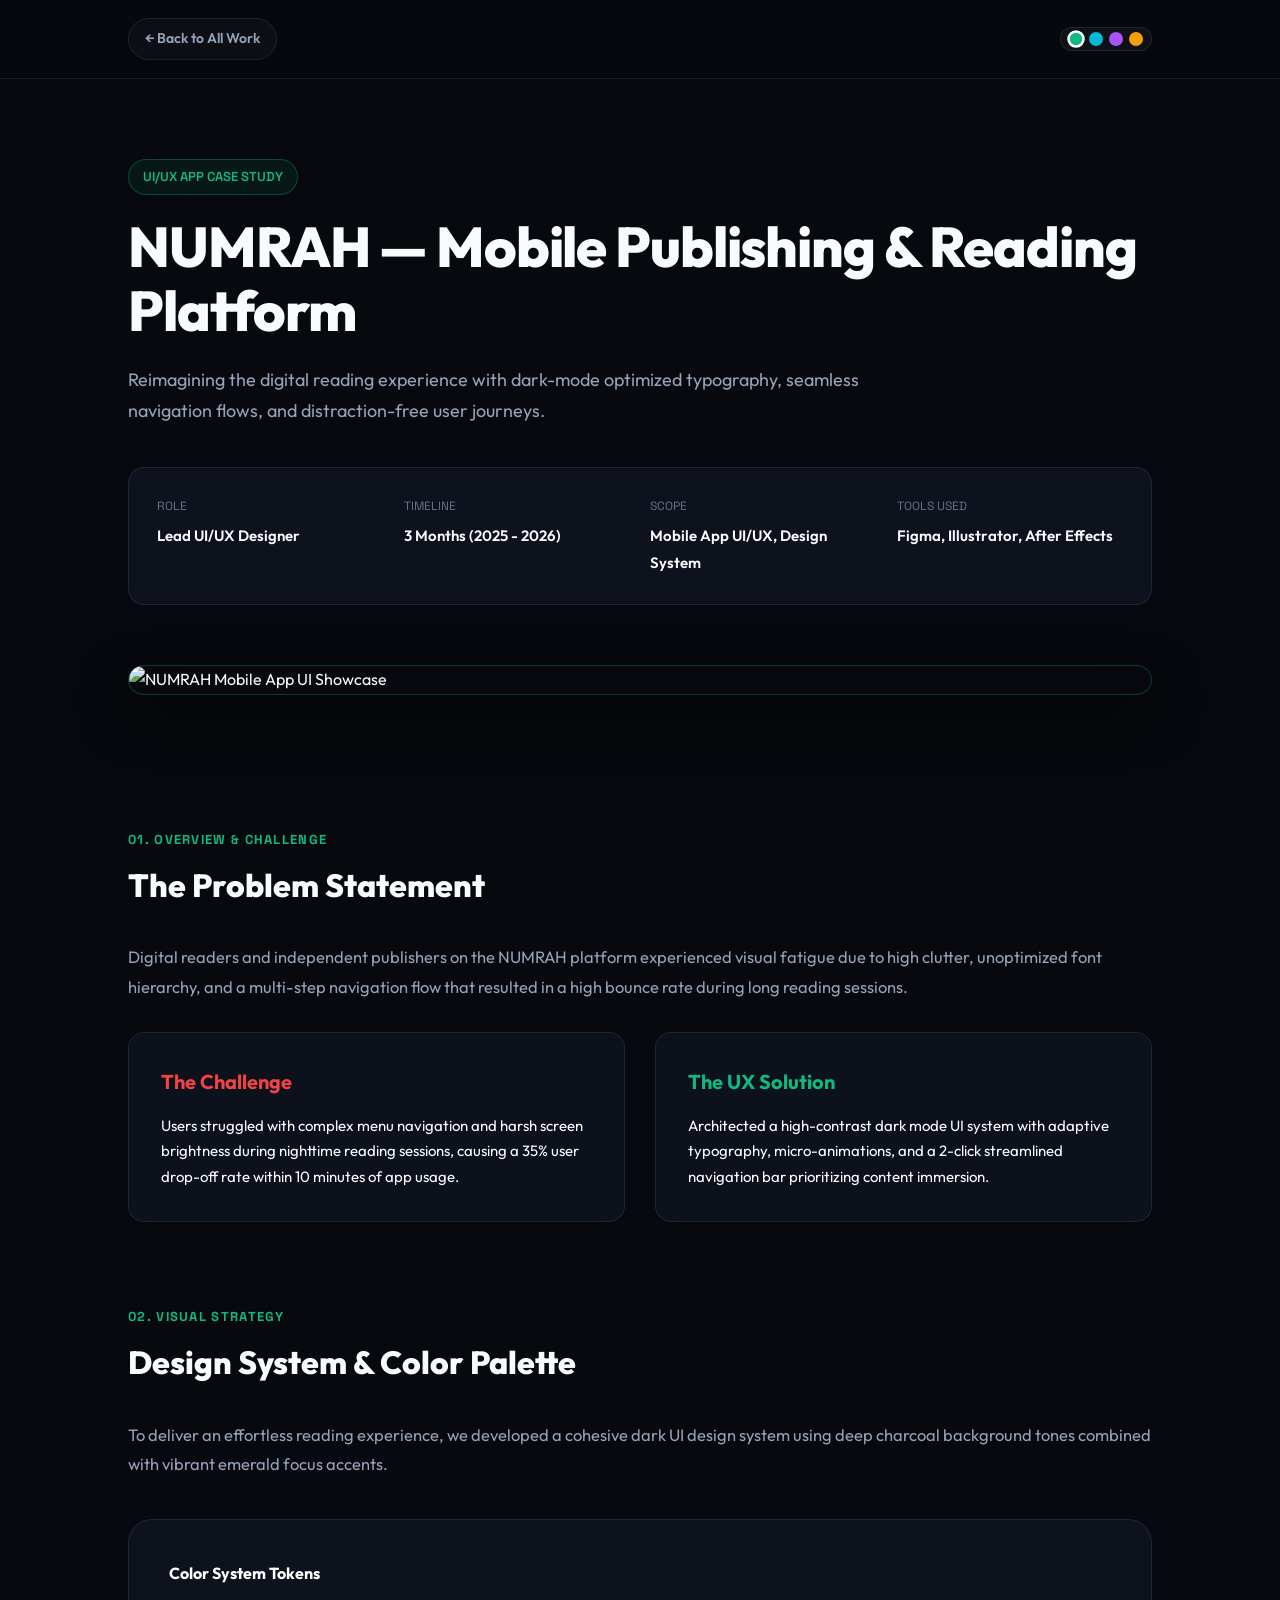
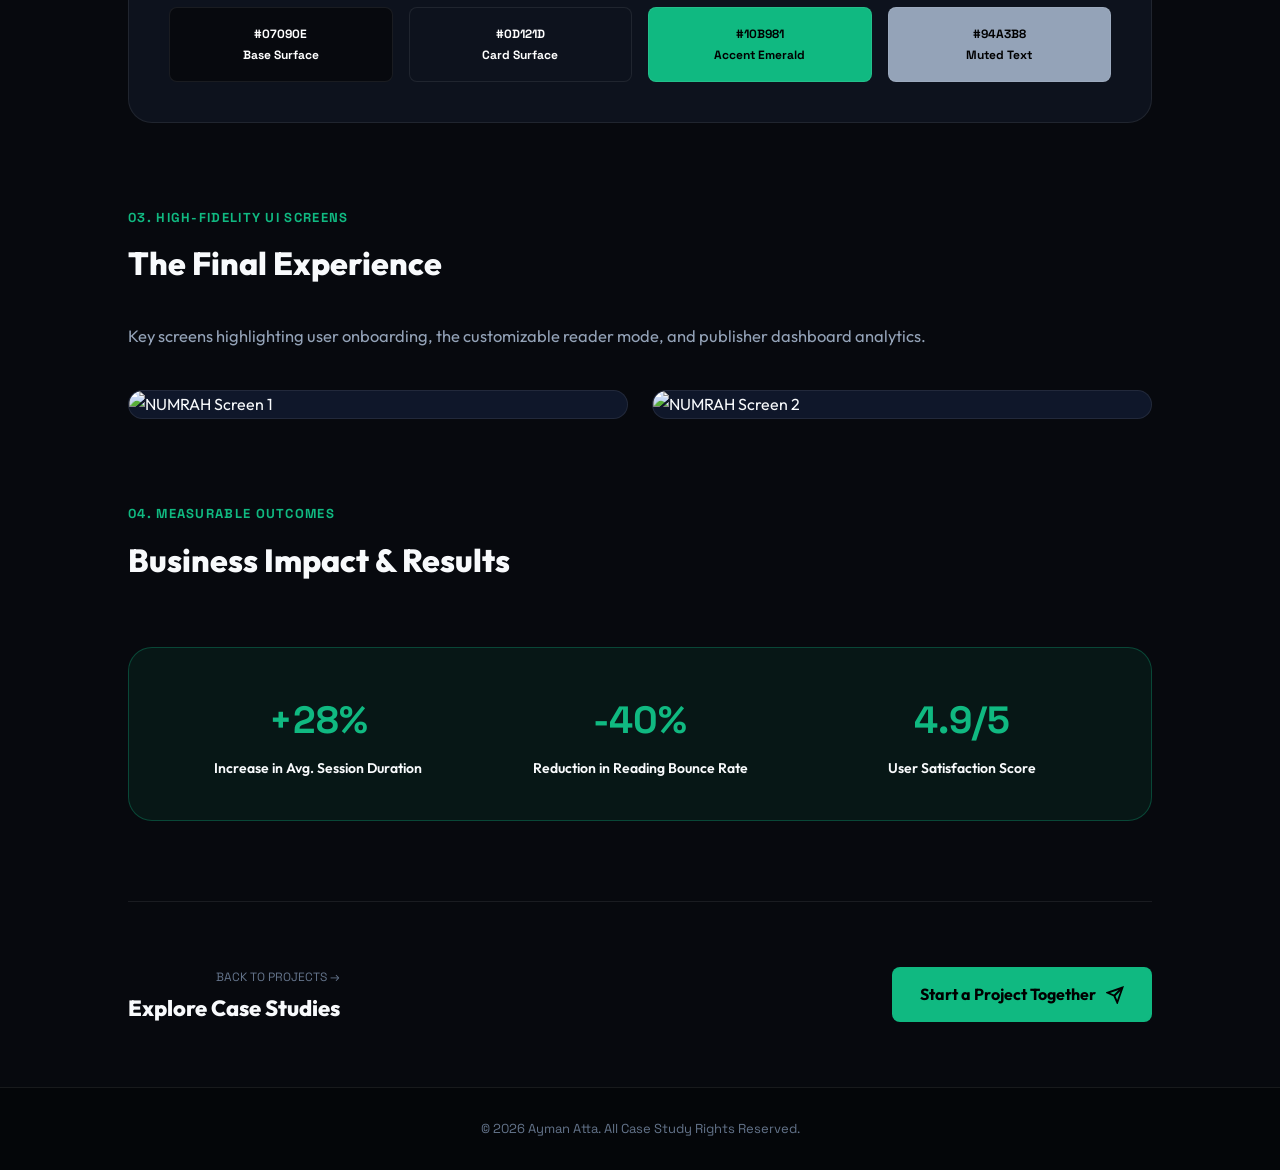
==== projects/NUMRAH.html @ 0b2f6481 "Add files via upload" ====
<!DOCTYPE html>
<html lang="en" class="scroll-smooth" data-theme="emerald">
<head>
  <meta charset="UTF-8">
  <meta name="viewport" content="width=device-width, initial-scale=1.0">
  <title>NUMRAH Mobile App Case Study | Ayman Atta</title>
  <meta name="description" content="UI/UX Case Study for NUMRAH Mobile App — Architecture, dark mode interface system, and user experience optimization by Ayman Atta.">
  
  <!-- Favicon -->
  <link rel="icon" type="image/svg+xml" href="data:image/svg+xml,<svg xmlns='http://www.w3.org/2000/svg' viewBox='0 0 24 24' fill='none' stroke='%2310b981' stroke-width='2.5'><path d='M12 2l3.5 5H20l-8 15L4 7h4.5L12 2z'/></svg>">

  <!-- OpenGraph Metadata -->
  <meta property="og:title" content="NUMRAH Mobile App Case Study | Ayman Atta">
  <meta property="og:description" content="Redesigning mobile reading and publishing flows with high-contrast UI and intuitive user journeys.">
  <meta property="og:type" content="article">

  <!-- Google Fonts -->
  <link rel="preconnect" href="https://fonts.googleapis.com">
  <link rel="preconnect" href="https://fonts.gstatic.com" crossorigin>
  <link href="https://fonts.googleapis.com/css2?family=Outfit:wght@300;400;500;600;700;800&family=Playfair+Display:ital,wght@1,600&family=Space+Grotesk:wght@500;600;700&display=swap" rel="stylesheet">

  <style>
    /* ==========================================================================
       THEME SYSTEM & BASE STYLES
       ========================================================================== */
    :root {
      --bg: #07090e;
      --bg-surface: #0d121d;
      --bg-card: rgba(15, 22, 35, 0.7);
      --border: rgba(255, 255, 255, 0.08);
      --border-accent: rgba(var(--accent-rgb), 0.3);
      --text: #f8fafc;
      --text-muted: #94a3b8;
      --text-dim: #64748b;
      --font-main: 'Outfit', sans-serif;
      --font-code: 'Space Grotesk', monospace;
      --font-serif: 'Playfair Display', serif;
      --maxw: 1080px;
      --radius-sm: 8px;
      --radius-md: 16px;
      --radius-lg: 24px;
      --transition: all 0.35s cubic-bezier(0.16, 1, 0.3, 1);
    }

    [data-theme="emerald"] {
      --accent: #10b981;
      --accent-hover: #34d399;
      --accent-glow: rgba(16, 185, 129, 0.25);
      --accent-subtle: rgba(16, 185, 129, 0.08);
      --accent-rgb: 16, 185, 129;
    }
    [data-theme="cyan"] {
      --accent: #06b6d4;
      --accent-hover: #38bdf8;
      --accent-glow: rgba(6, 182, 212, 0.25);
      --accent-subtle: rgba(6, 182, 212, 0.08);
      --accent-rgb: 6, 182, 212;
    }
    [data-theme="purple"] {
      --accent: #a855f7;
      --accent-hover: #c084fc;
      --accent-glow: rgba(168, 85, 247, 0.25);
      --accent-subtle: rgba(168, 85, 247, 0.08);
      --accent-rgb: 168, 85, 247;
    }
    [data-theme="amber"] {
      --accent: #f59e0b;
      --accent-hover: #fbbf24;
      --accent-glow: rgba(245, 158, 11, 0.25);
      --accent-subtle: rgba(245, 158, 11, 0.08);
      --accent-rgb: 245, 158, 11;
    }

    * { box-sizing: border-box; margin: 0; padding: 0; }
    html { scroll-behavior: smooth; }
    body {
      background-color: var(--bg);
      color: var(--text);
      font-family: var(--font-main);
      line-height: 1.7;
      -webkit-font-smoothing: antialiased;
    }

    a { color: inherit; text-decoration: none; }
    img { max-width: 100%; display: block; }
    .wrap { max-width: var(--maxw); margin: 0 auto; padding: 0 28px; }

    /* Custom Scrollbar */
    ::-webkit-scrollbar { width: 8px; }
    ::-webkit-scrollbar-track { background: var(--bg); }
    ::-webkit-scrollbar-thumb { background: #1e293b; border-radius: 4px; border: 1px solid var(--border); }
    ::-webkit-scrollbar-thumb:hover { background: var(--accent); }

    /* ==========================================================================
       HEADER & BACK NAVIGATION
       ========================================================================== */
    header {
      position: sticky; top: 0; z-index: 100;
      background: rgba(7, 9, 14, 0.88);
      backdrop-filter: blur(16px);
      border-bottom: 1px solid var(--border);
      padding: 18px 0;
    }
    header .wrap { display: flex; align-items: center; justify-content: space-between; }
    
    .back-btn {
      display: inline-flex; align-items: center; gap: 8px;
      font-size: 14px; font-weight: 600; color: var(--text-muted);
      padding: 8px 16px; border-radius: 30px;
      background: rgba(255, 255, 255, 0.03); border: 1px solid var(--border);
      transition: var(--transition);
    }
    .back-btn:hover { color: var(--accent); border-color: var(--border-accent); background: var(--accent-subtle); transform: translateX(-3px); }

    .theme-picker { display: flex; gap: 6px; padding: 4px 8px; border-radius: 20px; background: rgba(255, 255, 255, 0.04); border: 1px solid var(--border); }
    .dot-btn { width: 14px; height: 14px; border-radius: 50%; cursor: pointer; border: 2px solid transparent; transition: var(--transition); }
    .dot-btn:hover, .dot-btn.active { transform: scale(1.25); border-color: #fff; }
    .dot-emerald { background: #10b981; }
    .dot-cyan { background: #06b6d4; }
    .dot-purple { background: #a855f7; }
    .dot-amber { background: #f59e0b; }

    /* ==========================================================================
       CASE STUDY HERO & META SECTION
       ========================================================================== */
    .cs-hero { padding: 80px 0 50px; }
    .cs-badge {
      display: inline-flex; align-items: center; gap: 8px; padding: 6px 14px; border-radius: 20px;
      background: var(--accent-subtle); border: 1px solid var(--border-accent);
      color: var(--accent); font-size: 13px; font-weight: 600; text-transform: uppercase; margin-bottom: 20px;
      font-family: var(--font-code);
    }
    .cs-hero h1 { font-size: clamp(34px, 5vw, 56px); font-weight: 800; line-height: 1.15; margin-bottom: 20px; letter-spacing: -0.02em; }
    .cs-hero p.lead { font-size: 18px; color: var(--text-muted); max-width: 780px; line-height: 1.75; margin-bottom: 40px; }

    /* Project Metadata Grid */
    .meta-grid {
      display: grid; grid-template-columns: repeat(4, 1fr); gap: 20px;
      padding: 28px; background: var(--bg-surface); border: 1px solid var(--border);
      border-radius: var(--radius-md); margin-bottom: 60px;
    }
    .meta-item label { display: block; font-size: 12px; font-family: var(--font-code); color: var(--text-dim); text-transform: uppercase; margin-bottom: 6px; }
    .meta-item span { font-size: 15px; font-weight: 600; color: var(--text); }

    /* Cover Feature Image */
    .cs-cover {
      width: 100%; border-radius: var(--radius-lg); overflow: hidden;
      border: 1px solid var(--border-accent); margin-bottom: 80px;
      box-shadow: 0 20px 50px rgba(0, 0, 0, 0.6);
    }
    .cs-cover img { width: 100%; height: auto; display: block; }

    /* ==========================================================================
       CASE STUDY CONTENT SECTIONS
       ========================================================================== */
    .cs-section { margin-bottom: 80px; }
    .cs-section-header { margin-bottom: 30px; }
    .cs-section-header span { font-family: var(--font-code); color: var(--accent); font-size: 13px; font-weight: 700; text-transform: uppercase; letter-spacing: 0.1em; }
    .cs-section-header h2 { font-size: 32px; font-weight: 800; color: var(--text); margin-top: 6px; }
    
    .cs-content p { color: var(--text-muted); font-size: 16.5px; line-height: 1.8; margin-bottom: 20px; }
    .cs-content ul { list-style: none; margin-bottom: 24px; }
    .cs-content ul li {
      position: relative; padding-left: 28px; color: var(--text-muted); font-size: 16px; margin-bottom: 12px;
    }
    .cs-content ul li::before {
      content: '→'; position: absolute; left: 0; color: var(--accent); font-weight: 700;
    }

    /* Challenge & Solution Grid */
    .cs-split-grid { display: grid; grid-template-columns: 1fr 1fr; gap: 30px; margin-top: 30px; }
    .cs-card {
      padding: 32px; background: var(--bg-card); border: 1px solid var(--border);
      border-radius: var(--radius-md); backdrop-filter: blur(12px);
    }
    .cs-card h3 { font-size: 20px; font-weight: 700; margin-bottom: 14px; color: #fff; }
    .cs-card p { font-size: 15px; margin: 0; }

    /* Design System & Visual Showcase Showcase */
    .design-system-box {
      padding: 40px; background: var(--bg-surface); border: 1px solid var(--border);
      border-radius: var(--radius-lg); margin: 40px 0;
    }
    .color-swatches { display: flex; gap: 16px; flex-wrap: wrap; margin-top: 20px; }
    .swatch {
      flex: 1; min-width: 120px; padding: 16px; border-radius: var(--radius-sm); border: 1px solid var(--border);
      font-family: var(--font-code); font-size: 12px; font-weight: 700; text-align: center;
    }

    .gallery-grid { display: grid; grid-template-columns: repeat(2, 1fr); gap: 24px; margin-top: 40px; }
    .gallery-img { border-radius: var(--radius-md); overflow: hidden; border: 1px solid var(--border); background: #0f172a; }
    .gallery-img img { width: 100%; height: 100%; object-fit: cover; }

    /* Key Metrics Highlights */
    .metrics-banner {
      display: grid; grid-template-columns: repeat(3, 1fr); gap: 24px;
      padding: 40px; background: var(--accent-subtle); border: 1px solid var(--border-accent);
      border-radius: var(--radius-lg); margin: 60px 0; text-align: center;
    }
    .metric-box h4 { font-family: var(--font-code); font-size: 38px; font-weight: 800; color: var(--accent); margin-bottom: 4px; }
    .metric-box p { font-size: 14px; color: var(--text); font-weight: 600; margin: 0; }

    /* ==========================================================================
       NEXT PROJECT NAVIGATION & CTA
       ========================================================================== */
    .cs-footer-nav {
      border-top: 1px solid var(--border); padding: 60px 0;
      display: flex; justify-content: space-between; align-items: center; flex-wrap: wrap; gap: 24px;
    }
    .next-project-link { text-align: right; }
    .next-project-link span { font-family: var(--font-code); font-size: 12px; color: var(--text-dim); text-transform: uppercase; }
    .next-project-link h4 { font-size: 22px; font-weight: 800; color: var(--text); transition: var(--transition); }
    .next-project-link:hover h4 { color: var(--accent); }

    .btn-cta {
      background: var(--accent); color: #000; font-weight: 700; padding: 14px 28px;
      border-radius: var(--radius-sm); transition: var(--transition); display: inline-flex; align-items: center; gap: 10px;
    }
    .btn-cta:hover { background: var(--accent-hover); transform: translateY(-2px); box-shadow: 0 0 25px var(--accent-glow); }

    footer { border-top: 1px solid var(--border); padding: 30px 0; background: #040609; text-align: center; font-size: 13px; color: var(--text-dim); font-family: var(--font-code); }

    /* Responsive Breakpoints */
    @media (max-width: 768px) {
      .wrap { padding: 0 18px; }
      header .wrap { padding: 0 18px; }
      .back-btn { font-size: 12.5px; padding: 6px 12px; }
      .cs-hero { padding: 40px 0 30px; }
      .cs-hero h1 { font-size: clamp(26px, 6.5vw, 36px); }
      .cs-hero p.lead { font-size: 15px; margin-bottom: 24px; }
      .meta-grid { grid-template-columns: repeat(2, 1fr); padding: 18px; gap: 14px; margin-bottom: 36px; }
      .cs-cover { margin-bottom: 40px; }
      .cs-section { margin-bottom: 48px; }
      .cs-section-header h2 { font-size: 24px; }
      .cs-split-grid, .gallery-grid, .metrics-banner { grid-template-columns: 1fr; gap: 16px; }
      .metrics-banner { padding: 24px 16px; }
      .cs-footer-nav { flex-direction: column; text-align: center; gap: 20px; }
      .next-project-link { text-align: center; }
      .btn-cta { width: 100%; justify-content: center; }
    }
  </style>
</head>
<body>

  <!-- Header & Back Navigation -->
  <header>
    <div class="wrap">
      <a href="../index.html#projects" class="back-btn">
        <span>← Back to All Work</span>
      </a>

      <div class="theme-picker" title="Switch Theme Color">
        <button class="dot-btn dot-emerald active" onclick="setTheme('emerald')" aria-label="Emerald Theme"></button>
        <button class="dot-btn dot-cyan" onclick="setTheme('cyan')" aria-label="Cyan Theme"></button>
        <button class="dot-btn dot-purple" onclick="setTheme('purple')" aria-label="Purple Theme"></button>
        <button class="dot-btn dot-amber" onclick="setTheme('amber')" aria-label="Amber Theme"></button>
      </div>
    </div>
  </header>

  <main class="wrap">
    <!-- Hero Section -->
    <section class="cs-hero">
      <div class="cs-badge">UI/UX App Case Study</div>
      <h1>NUMRAH — Mobile Publishing &amp; Reading Platform</h1>
      <p class="lead">Reimagining the digital reading experience with dark-mode optimized typography, seamless navigation flows, and distraction-free user journeys.</p>

      <!-- Project Metadata Bar -->
      <div class="meta-grid">
        <div class="meta-item">
          <label>Role</label>
          <span>Lead UI/UX Designer</span>
        </div>
        <div class="meta-item">
          <label>Timeline</label>
          <span>3 Months (2025 - 2026)</span>
        </div>
        <div class="meta-item">
          <label>Scope</label>
          <span>Mobile App UI/UX, Design System</span>
        </div>
        <div class="meta-item">
          <label>Tools Used</label>
          <span>Figma, Illustrator, After Effects</span>
        </div>
      </div>

      <!-- Main Showcase Cover -->
      <div class="cs-cover">
        <img src="https://mir-s3-cdn-cf.behance.net/projects/404/04f1ca246701515.Y3JvcCw4MDgsNjMyLDAsMg.jpg" alt="NUMRAH Mobile App UI Showcase">
      </div>
    </section>

    <!-- Overview & Problem Statement -->
    <section class="cs-section">
      <div class="cs-section-header">
        <span>01. Overview &amp; Challenge</span>
        <h2>The Problem Statement</h2>
      </div>
      <div class="cs-content">
        <p>Digital readers and independent publishers on the NUMRAH platform experienced visual fatigue due to high clutter, unoptimized font hierarchy, and a multi-step navigation flow that resulted in a high bounce rate during long reading sessions.</p>
      </div>

      <div class="cs-split-grid">
        <div class="cs-card">
          <h3 style="color: #ef4444;">The Challenge</h3>
          <p>Users struggled with complex menu navigation and harsh screen brightness during nighttime reading sessions, causing a 35% user drop-off rate within 10 minutes of app usage.</p>
        </div>
        <div class="cs-card">
          <h3 style="color: var(--accent);">The UX Solution</h3>
          <p>Architected a high-contrast dark mode UI system with adaptive typography, micro-animations, and a 2-click streamlined navigation bar prioritizing content immersion.</p>
        </div>
      </div>
    </section>

    <!-- Design System & Typography -->
    <section class="cs-section">
      <div class="cs-section-header">
        <span>02. Visual Strategy</span>
        <h2>Design System &amp; Color Palette</h2>
      </div>
      <div class="cs-content">
        <p>To deliver an effortless reading experience, we developed a cohesive dark UI design system using deep charcoal background tones combined with vibrant emerald focus accents.</p>
      </div>

      <div class="design-system-box">
        <strong style="color: #fff; font-size: 16px;">Color System Tokens</strong>
        <div class="color-swatches">
          <div class="swatch" style="background: #07090e; color: #fff;">#07090E<br>Base Surface</div>
          <div class="swatch" style="background: #0d121d; color: #fff;">#0D121D<br>Card Surface</div>
          <div class="swatch" style="background: #10b981; color: #000;">#10B981<br>Accent Emerald</div>
          <div class="swatch" style="background: #94a3b8; color: #000;">#94A3B8<br>Muted Text</div>
        </div>
      </div>
    </section>

    <!-- High-Fidelity UI Gallery -->
    <section class="cs-section">
      <div class="cs-section-header">
        <span>03. High-Fidelity UI Screens</span>
        <h2>The Final Experience</h2>
      </div>
      <div class="cs-content">
        <p>Key screens highlighting user onboarding, the customizable reader mode, and publisher dashboard analytics.</p>
      </div>

      <div class="gallery-grid">
        <div class="gallery-img">
          <img src="https://mir-s3-cdn-cf.behance.net/projects/404/04f1ca246701515.Y3JvcCw4MDgsNjMyLDAsMg.jpg" alt="NUMRAH Screen 1" loading="lazy">
        </div>
        <div class="gallery-img">
          <img src="https://mir-s3-cdn-cf.behance.net/projects/404/f2af61158574229.Y3JvcCwxMzk5LDEwOTUsMCww.png" alt="NUMRAH Screen 2" loading="lazy">
        </div>
      </div>
    </section>

    <!-- Key Business Impact Metrics -->
    <section class="cs-section">
      <div class="cs-section-header">
        <span>04. Measurable Outcomes</span>
        <h2>Business Impact &amp; Results</h2>
      </div>

      <div class="metrics-banner">
        <div class="metric-box">
          <h4>+28%</h4>
          <p>Increase in Avg. Session Duration</p>
        </div>
        <div class="metric-box">
          <h4>-40%</h4>
          <p>Reduction in Reading Bounce Rate</p>
        </div>
        <div class="metric-box">
          <h4>4.9/5</h4>
          <p>User Satisfaction Score</p>
        </div>
      </div>
    </section>

    <!-- Next Project Navigation & Call to Action -->
    <div class="cs-footer-nav">
      <a href="../index.html#projects" class="next-project-link">
        <span>Back to Projects →</span>
        <h4>Explore Case Studies</h4>
      </a>

      <a href="../index.html#contact" class="btn-cta">
        <span>Start a Project Together</span>
        <svg width="18" height="18" viewBox="0 0 24 24" fill="none" stroke="currentColor" stroke-width="2.5"><line x1="22" y1="2" x2="11" y2="13"/><polygon points="22 2 15 22 11 13 2 9 22 2"/></svg>
      </a>
    </div>
  </main>

  <footer>
    <div class="wrap">
      &copy; 2026 Ayman Atta. All Case Study Rights Reserved.
    </div>
  </footer>

  <script>
    function setTheme(theme) {
      document.documentElement.setAttribute('data-theme', theme);
      document.querySelectorAll('.dot-btn').forEach(btn => btn.classList.remove('active'));
      document.querySelector(`.dot-${theme}`).classList.add('active');
    }
  </script>
</body>
</html>
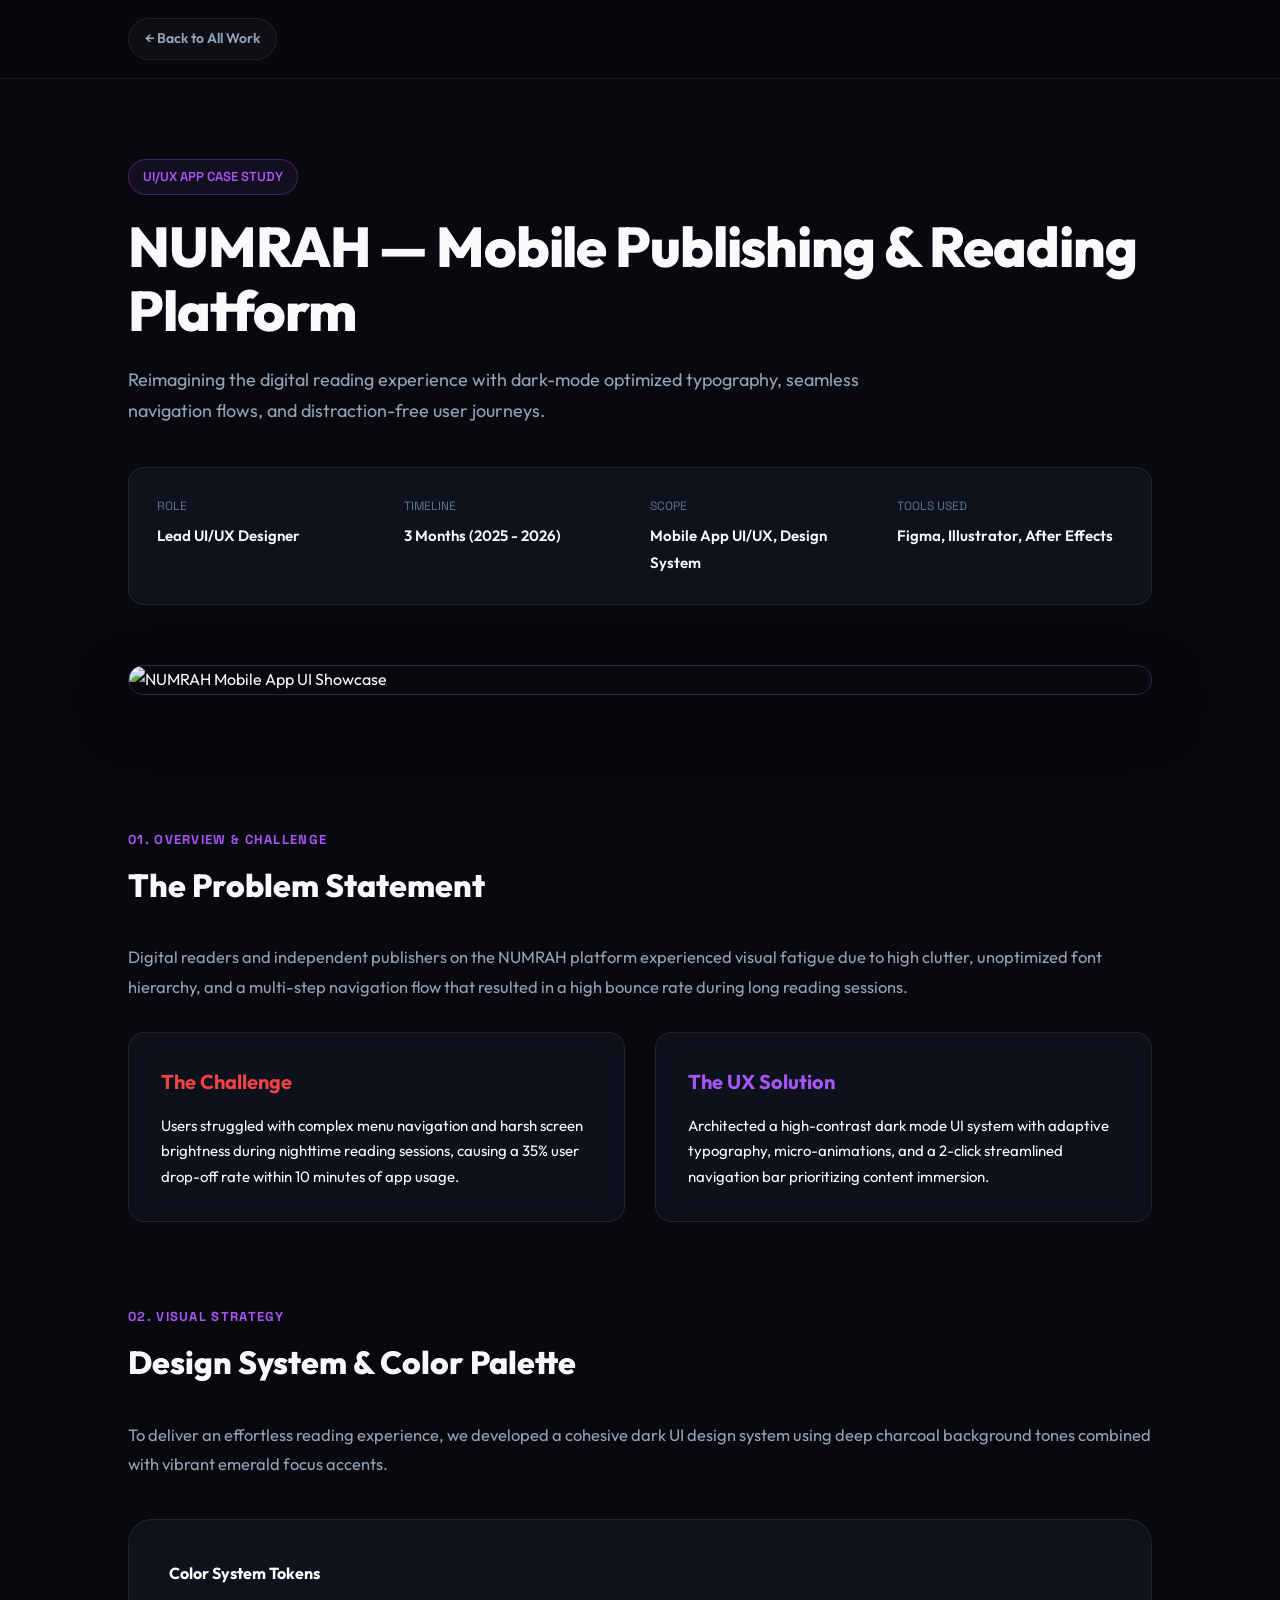
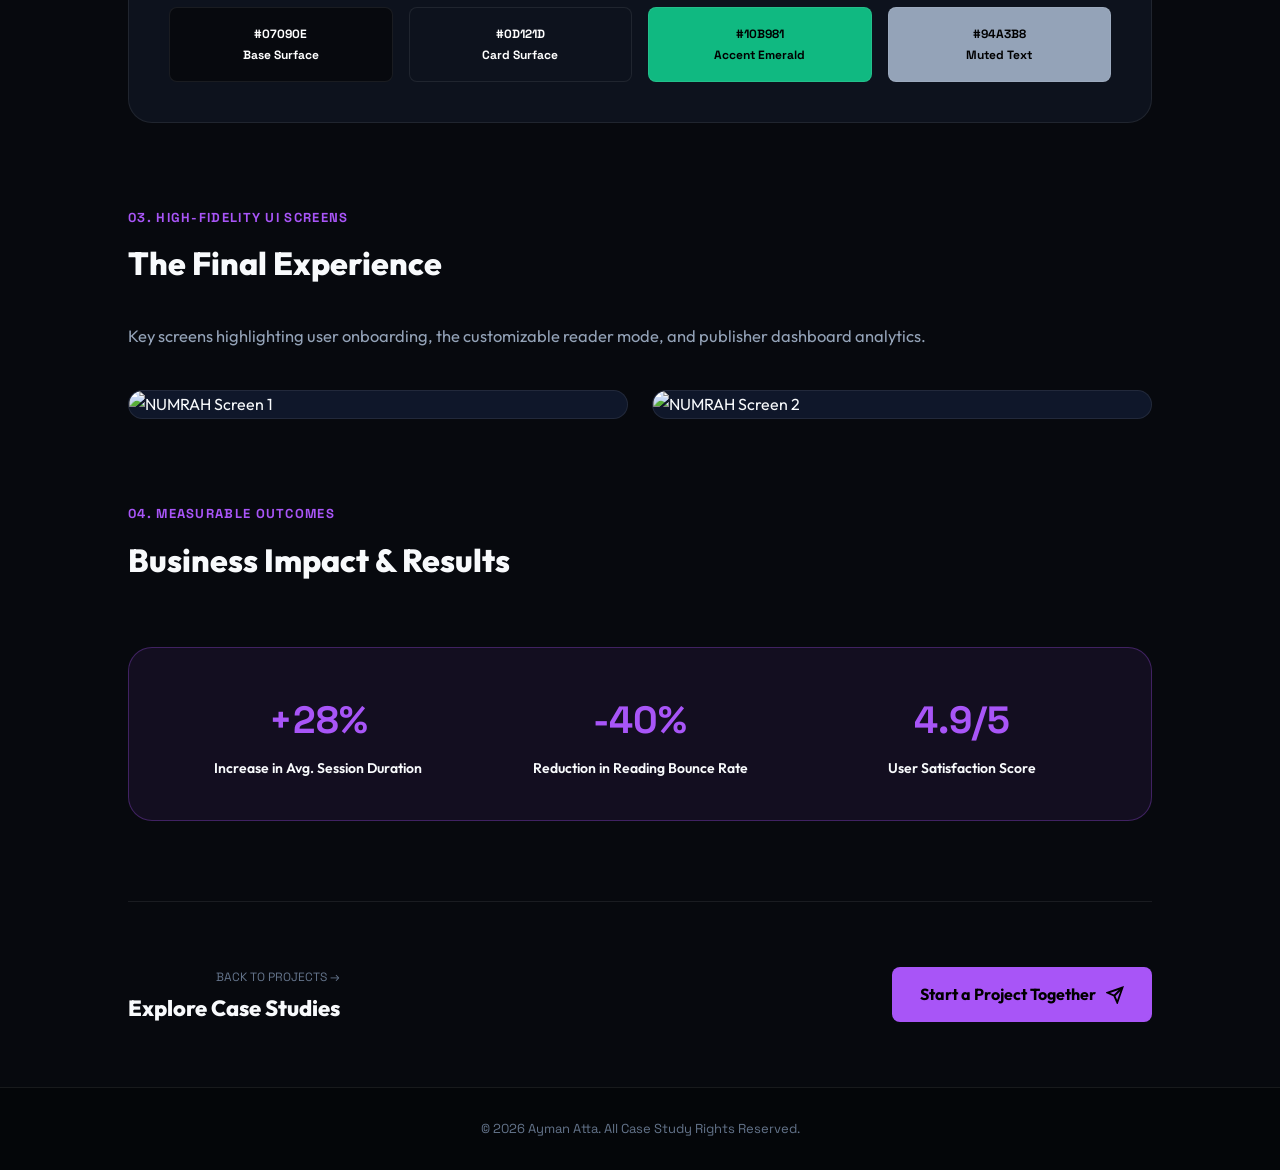
==== commit 68734313: "Set permanent purple accent theme and remove multi-color switcher" ====
--- a/projects/NUMRAH.html
+++ b/projects/NUMRAH.html
@@ -1,5 +1,5 @@
 <!DOCTYPE html>
-<html lang="en" class="scroll-smooth" data-theme="emerald">
+<html lang="en" class="scroll-smooth">
 <head>
   <meta charset="UTF-8">
   <meta name="viewport" content="width=device-width, initial-scale=1.0">
@@ -7,7 +7,7 @@
   <meta name="description" content="UI/UX Case Study for NUMRAH Mobile App — Architecture, dark mode interface system, and user experience optimization by Ayman Atta.">
   
   <!-- Favicon -->
-  <link rel="icon" type="image/svg+xml" href="data:image/svg+xml,<svg xmlns='http://www.w3.org/2000/svg' viewBox='0 0 24 24' fill='none' stroke='%2310b981' stroke-width='2.5'><path d='M12 2l3.5 5H20l-8 15L4 7h4.5L12 2z'/></svg>">
+  <link rel="icon" type="image/svg+xml" href="data:image/svg+xml,<svg xmlns='http://www.w3.org/2000/svg' viewBox='0 0 24 24' fill='none' stroke='%23a855f7' stroke-width='2.5'><path d='M12 2l3.5 5H20l-8 15L4 7h4.5L12 2z'/></svg>">
 
   <!-- OpenGraph Metadata -->
   <meta property="og:title" content="NUMRAH Mobile App Case Study | Ayman Atta">
@@ -27,6 +27,13 @@
       --bg: #07090e;
       --bg-surface: #0d121d;
       --bg-card: rgba(15, 22, 35, 0.7);
+      
+      --accent: #a855f7;
+      --accent-hover: #c084fc;
+      --accent-glow: rgba(168, 85, 247, 0.25);
+      --accent-subtle: rgba(168, 85, 247, 0.08);
+      --accent-rgb: 168, 85, 247;
+      
       --border: rgba(255, 255, 255, 0.08);
       --border-accent: rgba(var(--accent-rgb), 0.3);
       --text: #f8fafc;
@@ -42,35 +49,6 @@
       --transition: all 0.35s cubic-bezier(0.16, 1, 0.3, 1);
     }
 
-    [data-theme="emerald"] {
-      --accent: #10b981;
-      --accent-hover: #34d399;
-      --accent-glow: rgba(16, 185, 129, 0.25);
-      --accent-subtle: rgba(16, 185, 129, 0.08);
-      --accent-rgb: 16, 185, 129;
-    }
-    [data-theme="cyan"] {
-      --accent: #06b6d4;
-      --accent-hover: #38bdf8;
-      --accent-glow: rgba(6, 182, 212, 0.25);
-      --accent-subtle: rgba(6, 182, 212, 0.08);
-      --accent-rgb: 6, 182, 212;
-    }
-    [data-theme="purple"] {
-      --accent: #a855f7;
-      --accent-hover: #c084fc;
-      --accent-glow: rgba(168, 85, 247, 0.25);
-      --accent-subtle: rgba(168, 85, 247, 0.08);
-      --accent-rgb: 168, 85, 247;
-    }
-    [data-theme="amber"] {
-      --accent: #f59e0b;
-      --accent-hover: #fbbf24;
-      --accent-glow: rgba(245, 158, 11, 0.25);
-      --accent-subtle: rgba(245, 158, 11, 0.08);
-      --accent-rgb: 245, 158, 11;
-    }
-
     * { box-sizing: border-box; margin: 0; padding: 0; }
     html { scroll-behavior: smooth; }
     body {
@@ -112,13 +90,7 @@
     }
     .back-btn:hover { color: var(--accent); border-color: var(--border-accent); background: var(--accent-subtle); transform: translateX(-3px); }
 
-    .theme-picker { display: flex; gap: 6px; padding: 4px 8px; border-radius: 20px; background: rgba(255, 255, 255, 0.04); border: 1px solid var(--border); }
-    .dot-btn { width: 14px; height: 14px; border-radius: 50%; cursor: pointer; border: 2px solid transparent; transition: var(--transition); }
-    .dot-btn:hover, .dot-btn.active { transform: scale(1.25); border-color: #fff; }
-    .dot-emerald { background: #10b981; }
-    .dot-cyan { background: #06b6d4; }
-    .dot-purple { background: #a855f7; }
-    .dot-amber { background: #f59e0b; }
+
 
     /* ==========================================================================
        CASE STUDY HERO & META SECTION
@@ -248,13 +220,6 @@
       <a href="../index.html#projects" class="back-btn">
         <span>← Back to All Work</span>
       </a>
-
-      <div class="theme-picker" title="Switch Theme Color">
-        <button class="dot-btn dot-emerald active" onclick="setTheme('emerald')" aria-label="Emerald Theme"></button>
-        <button class="dot-btn dot-cyan" onclick="setTheme('cyan')" aria-label="Cyan Theme"></button>
-        <button class="dot-btn dot-purple" onclick="setTheme('purple')" aria-label="Purple Theme"></button>
-        <button class="dot-btn dot-amber" onclick="setTheme('amber')" aria-label="Amber Theme"></button>
-      </div>
     </div>
   </header>
 
@@ -397,12 +362,5 @@
     </div>
   </footer>
 
-  <script>
-    function setTheme(theme) {
-      document.documentElement.setAttribute('data-theme', theme);
-      document.querySelectorAll('.dot-btn').forEach(btn => btn.classList.remove('active'));
-      document.querySelector(`.dot-${theme}`).classList.add('active');
-    }
-  </script>
 </body>
 </html>
